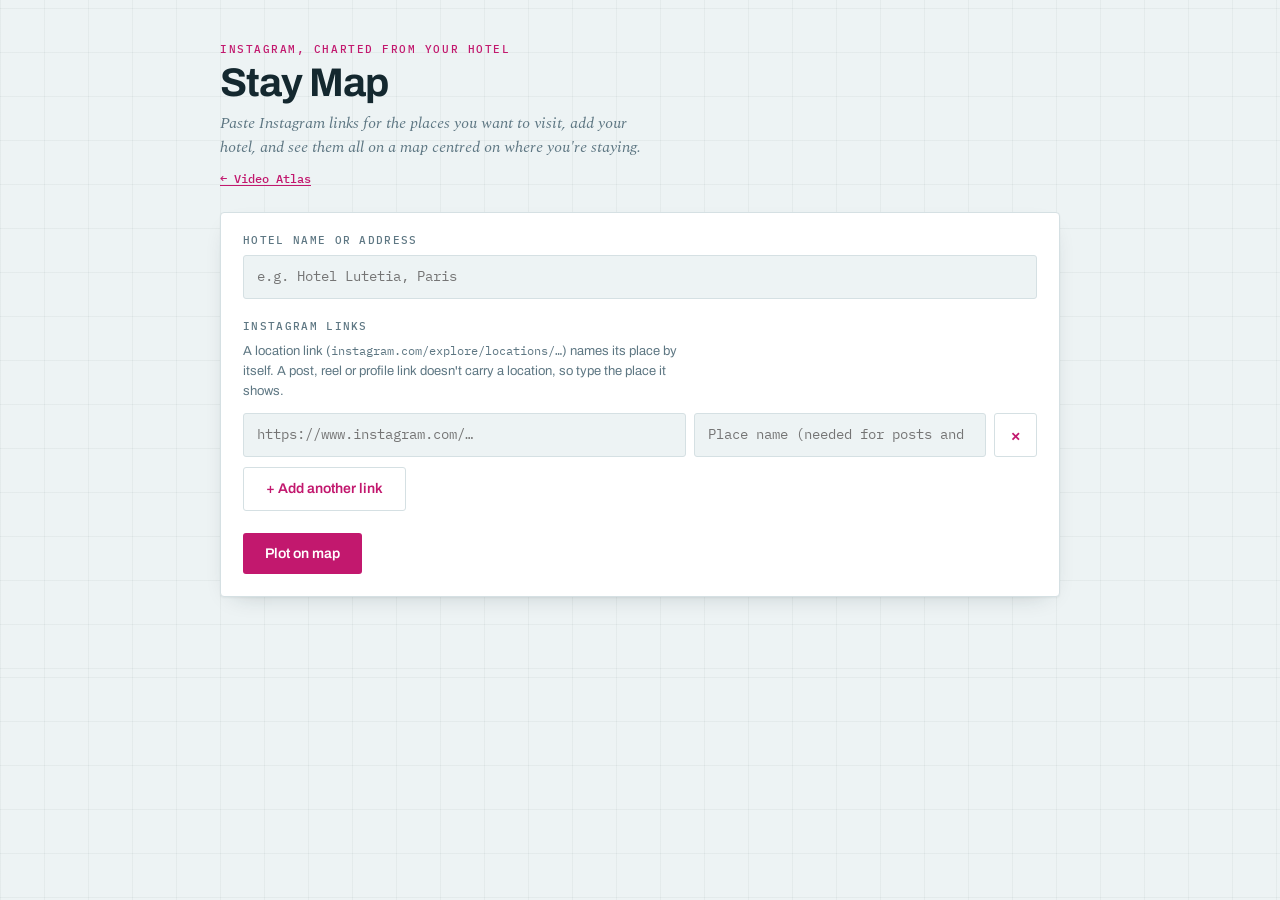
==== instagram.html @ 022e695c "Add Stay Map: plot Instagram places around a hotel A new page, instagram.html, takes a hotel and a l" ====
<!DOCTYPE html>
<html lang="en">
<head>
    <meta charset="UTF-8">
    <meta name="viewport" content="width=device-width, initial-scale=1.0">
    <title>Stay Map</title>
    <link rel="stylesheet" href="https://fonts.googleapis.com/css2?family=Archivo:wght@500;600;700&family=IBM+Plex+Mono:wght@400;500&family=Spectral:ital@1&display=swap">
    <link rel="stylesheet" href="vendor/leaflet/leaflet.css">
    <link rel="stylesheet" href="css/style.css">
    <link rel="stylesheet" href="css/app.css">
    <link rel="stylesheet" href="css/instagram.css">
</head>
<body>
    <main class="wrap">
        <header class="masthead">
            <p class="eyebrow">Instagram, charted from your hotel</p>
            <h1>Stay Map</h1>
            <p class="standfirst">Paste Instagram links for the places you want to visit, add your hotel, and see them all on a map centred on where you're staying.</p>
            <nav class="crosslink"><a href="./">&larr; Video Atlas</a></nav>
        </header>

        <section class="panel primary">
            <form id="stay-form" novalidate>
                <label for="hotel">Hotel name or address</label>
                <div class="row">
                    <input id="hotel" class="field" type="text" autocomplete="off"
                           placeholder="e.g. Hotel Lutetia, Paris">
                </div>

                <fieldset class="links">
                    <legend>Instagram links</legend>
                    <p class="hint">A location link (<code>instagram.com/explore/locations/&hellip;</code>) names its place by itself.
                       A post, reel or profile link doesn't carry a location, so type the place it shows.</p>
                    <ol id="link-rows"></ol>
                    <button type="button" id="add-row" class="ghost">+ Add another link</button>
                </fieldset>

                <div class="row actions">
                    <button type="submit" id="plot">Plot on map</button>
                    <p id="status" class="status" role="status"></p>
                </div>
                <p id="error" class="error" role="alert" hidden></p>
            </form>
        </section>

        <section class="panel" id="map-panel" hidden>
            <div class="legend">
                <h2>Map</h2>
                <span>always centred on the hotel</span>
            </div>
            <div id="map" class="map" role="region" aria-label="Map of the hotel and Instagram places"></div>
            <ul class="key">
                <li><i class="hotel-key"></i> Hotel</li>
                <li><i class="solid"></i> Place from an Instagram link (numbered as listed)</li>
            </ul>
        </section>

        <section class="panel" id="table-panel" hidden>
            <div class="legend">
                <h2>Places</h2>
                <span>distance is straight-line from the hotel</span>
            </div>
            <div class="scroller">
                <table>
                    <caption>Addresses and coordinates resolved through OpenStreetMap's Nominatim geocoder.</caption>
                    <thead>
                        <tr>
                            <th scope="col">#</th>
                            <th scope="col">Place</th>
                            <th scope="col">Instagram link</th>
                            <th scope="col">From hotel</th>
                            <th scope="col">Geocoded address</th>
                        </tr>
                    </thead>
                    <tbody id="places-body"></tbody>
                </table>
            </div>
        </section>
    </main>

    <template id="row-template">
        <li class="link-row">
            <input class="field ig-url" type="url" autocomplete="off" spellcheck="false"
                   placeholder="https://www.instagram.com/…" aria-label="Instagram link">
            <input class="field ig-place" type="text" autocomplete="off"
                   placeholder="Place name (needed for posts and reels)" aria-label="Place name">
            <button type="button" class="ghost remove" aria-label="Remove this link">&times;</button>
        </li>
    </template>

    <script src="vendor/leaflet/leaflet.js"></script>
    <script src="js/instagram.js"></script>
</body>
</html>
---- vendor/leaflet/leaflet.css ----
/* required styles */

.leaflet-pane,
.leaflet-tile,
.leaflet-marker-icon,
.leaflet-marker-shadow,
.leaflet-tile-container,
.leaflet-pane > svg,
.leaflet-pane > canvas,
.leaflet-zoom-box,
.leaflet-image-layer,
.leaflet-layer {
	position: absolute;
	left: 0;
	top: 0;
	}
.leaflet-container {
	overflow: hidden;
	}
.leaflet-tile,
.leaflet-marker-icon,
.leaflet-marker-shadow {
	-webkit-user-select: none;
	   -moz-user-select: none;
	        user-select: none;
	  -webkit-user-drag: none;
	}
/* Prevents IE11 from highlighting tiles in blue */
.leaflet-tile::selection {
	background: transparent;
}
/* Safari renders non-retina tile on retina better with this, but Chrome is worse */
.leaflet-safari .leaflet-tile {
	image-rendering: -webkit-optimize-contrast;
	}
/* hack that prevents hw layers "stretching" when loading new tiles */
.leaflet-safari .leaflet-tile-container {
	width: 1600px;
	height: 1600px;
	-webkit-transform-origin: 0 0;
	}
.leaflet-marker-icon,
.leaflet-marker-shadow {
	display: block;
	}
/* .leaflet-container svg: reset svg max-width decleration shipped in Joomla! (joomla.org) 3.x */
/* .leaflet-container img: map is broken in FF if you have max-width: 100% on tiles */
.leaflet-container .leaflet-overlay-pane svg {
	max-width: none !important;
	max-height: none !important;
	}
.leaflet-container .leaflet-marker-pane img,
.leaflet-container .leaflet-shadow-pane img,
.leaflet-container .leaflet-tile-pane img,
.leaflet-container img.leaflet-image-layer,
.leaflet-container .leaflet-tile {
	max-width: none !important;
	max-height: none !important;
	width: auto;
	padding: 0;
	}

.leaflet-container img.leaflet-tile {
	/* See: https://bugs.chromium.org/p/chromium/issues/detail?id=600120 */
	mix-blend-mode: plus-lighter;
}

.leaflet-container.leaflet-touch-zoom {
	-ms-touch-action: pan-x pan-y;
	touch-action: pan-x pan-y;
	}
.leaflet-container.leaflet-touch-drag {
	-ms-touch-action: pinch-zoom;
	/* Fallback for FF which doesn't support pinch-zoom */
	touch-action: none;
	touch-action: pinch-zoom;
}
.leaflet-container.leaflet-touch-drag.leaflet-touch-zoom {
	-ms-touch-action: none;
	touch-action: none;
}
.leaflet-container {
	-webkit-tap-highlight-color: transparent;
}
.leaflet-container a {
	-webkit-tap-highlight-color: rgba(51, 181, 229, 0.4);
}
.leaflet-tile {
	filter: inherit;
	visibility: hidden;
	}
.leaflet-tile-loaded {
	visibility: inherit;
	}
.leaflet-zoom-box {
	width: 0;
	height: 0;
	-moz-box-sizing: border-box;
	     box-sizing: border-box;
	z-index: 800;
	}
/* workaround for https://bugzilla.mozilla.org/show_bug.cgi?id=888319 */
.leaflet-overlay-pane svg {
	-moz-user-select: none;
	}

.leaflet-pane         { z-index: 400; }

.leaflet-tile-pane    { z-index: 200; }
.leaflet-overlay-pane { z-index: 400; }
.leaflet-shadow-pane  { z-index: 500; }
.leaflet-marker-pane  { z-index: 600; }
.leaflet-tooltip-pane   { z-index: 650; }
.leaflet-popup-pane   { z-index: 700; }

.leaflet-map-pane canvas { z-index: 100; }
.leaflet-map-pane svg    { z-index: 200; }

.leaflet-vml-shape {
	width: 1px;
	height: 1px;
	}
.lvml {
	behavior: url(#default#VML);
	display: inline-block;
	position: absolute;
	}


/* control positioning */

.leaflet-control {
	position: relative;
	z-index: 800;
	pointer-events: visiblePainted; /* IE 9-10 doesn't have auto */
	pointer-events: auto;
	}
.leaflet-top,
.leaflet-bottom {
	position: absolute;
	z-index: 1000;
	pointer-events: none;
	}
.leaflet-top {
	top: 0;
	}
.leaflet-right {
	right: 0;
	}
.leaflet-bottom {
	bottom: 0;
	}
.leaflet-left {
	left: 0;
	}
.leaflet-control {
	float: left;
	clear: both;
	}
.leaflet-right .leaflet-control {
	float: right;
	}
.leaflet-top .leaflet-control {
	margin-top: 10px;
	}
.leaflet-bottom .leaflet-control {
	margin-bottom: 10px;
	}
.leaflet-left .leaflet-control {
	margin-left: 10px;
	}
.leaflet-right .leaflet-control {
	margin-right: 10px;
	}


/* zoom and fade animations */

.leaflet-fade-anim .leaflet-popup {
	opacity: 0;
	-webkit-transition: opacity 0.2s linear;
	   -moz-transition: opacity 0.2s linear;
	        transition: opacity 0.2s linear;
	}
.leaflet-fade-anim .leaflet-map-pane .leaflet-popup {
	opacity: 1;
	}
.leaflet-zoom-animated {
	-webkit-transform-origin: 0 0;
	    -ms-transform-origin: 0 0;
	        transform-origin: 0 0;
	}
svg.leaflet-zoom-animated {
	will-change: transform;
}

.leaflet-zoom-anim .leaflet-zoom-animated {
	-webkit-transition: -webkit-transform 0.25s cubic-bezier(0,0,0.25,1);
	   -moz-transition:    -moz-transform 0.25s cubic-bezier(0,0,0.25,1);
	        transition:         transform 0.25s cubic-bezier(0,0,0.25,1);
	}
.leaflet-zoom-anim .leaflet-tile,
.leaflet-pan-anim .leaflet-tile {
	-webkit-transition: none;
	   -moz-transition: none;
	        transition: none;
	}

.leaflet-zoom-anim .leaflet-zoom-hide {
	visibility: hidden;
	}


/* cursors */

.leaflet-interactive {
	cursor: pointer;
	}
.leaflet-grab {
	cursor: -webkit-grab;
	cursor:    -moz-grab;
	cursor:         grab;
	}
.leaflet-crosshair,
.leaflet-crosshair .leaflet-interactive {
	cursor: crosshair;
	}
.leaflet-popup-pane,
.leaflet-control {
	cursor: auto;
	}
.leaflet-dragging .leaflet-grab,
.leaflet-dragging .leaflet-grab .leaflet-interactive,
.leaflet-dragging .leaflet-marker-draggable {
	cursor: move;
	cursor: -webkit-grabbing;
	cursor:    -moz-grabbing;
	cursor:         grabbing;
	}

/* marker & overlays interactivity */
.leaflet-marker-icon,
.leaflet-marker-shadow,
.leaflet-image-layer,
.leaflet-pane > svg path,
.leaflet-tile-container {
	pointer-events: none;
	}

.leaflet-marker-icon.leaflet-interactive,
.leaflet-image-layer.leaflet-interactive,
.leaflet-pane > svg path.leaflet-interactive,
svg.leaflet-image-layer.leaflet-interactive path {
	pointer-events: visiblePainted; /* IE 9-10 doesn't have auto */
	pointer-events: auto;
	}

/* visual tweaks */

.leaflet-container {
	background: #ddd;
	outline-offset: 1px;
	}
.leaflet-container a {
	color: #0078A8;
	}
.leaflet-zoom-box {
	border: 2px dotted #38f;
	background: rgba(255,255,255,0.5);
	}


/* general typography */
.leaflet-container {
	font-family: "Helvetica Neue", Arial, Helvetica, sans-serif;
	font-size: 12px;
	font-size: 0.75rem;
	line-height: 1.5;
	}


/* general toolbar styles */

.leaflet-bar {
	box-shadow: 0 1px 5px rgba(0,0,0,0.65);
	border-radius: 4px;
	}
.leaflet-bar a {
	background-color: #fff;
	border-bottom: 1px solid #ccc;
	width: 26px;
	height: 26px;
	line-height: 26px;
	display: block;
	text-align: center;
	text-decoration: none;
	color: black;
	}
.leaflet-bar a,
.leaflet-control-layers-toggle {
	background-position: 50% 50%;
	background-repeat: no-repeat;
	display: block;
	}
.leaflet-bar a:hover,
.leaflet-bar a:focus {
	background-color: #f4f4f4;
	}
.leaflet-bar a:first-child {
	border-top-left-radius: 4px;
	border-top-right-radius: 4px;
	}
.leaflet-bar a:last-child {
	border-bottom-left-radius: 4px;
	border-bottom-right-radius: 4px;
	border-bottom: none;
	}
.leaflet-bar a.leaflet-disabled {
	cursor: default;
	background-color: #f4f4f4;
	color: #bbb;
	}

.leaflet-touch .leaflet-bar a {
	width: 30px;
	height: 30px;
	line-height: 30px;
	}
.leaflet-touch .leaflet-bar a:first-child {
	border-top-left-radius: 2px;
	border-top-right-radius: 2px;
	}
.leaflet-touch .leaflet-bar a:last-child {
	border-bottom-left-radius: 2px;
	border-bottom-right-radius: 2px;
	}

/* zoom control */

.leaflet-control-zoom-in,
.leaflet-control-zoom-out {
	font: bold 18px 'Lucida Console', Monaco, monospace;
	text-indent: 1px;
	}

.leaflet-touch .leaflet-control-zoom-in, .leaflet-touch .leaflet-control-zoom-out  {
	font-size: 22px;
	}


/* layers control */

.leaflet-control-layers {
	box-shadow: 0 1px 5px rgba(0,0,0,0.4);
	background: #fff;
	border-radius: 5px;
	}
.leaflet-control-layers-toggle {
	background-image: url(images/layers.png);
	width: 36px;
	height: 36px;
	}
.leaflet-retina .leaflet-control-layers-toggle {
	background-image: url(images/layers-2x.png);
	background-size: 26px 26px;
	}
.leaflet-touch .leaflet-control-layers-toggle {
	width: 44px;
	height: 44px;
	}
.leaflet-control-layers .leaflet-control-layers-list,
.leaflet-control-layers-expanded .leaflet-control-layers-toggle {
	display: none;
	}
.leaflet-control-layers-expanded .leaflet-control-layers-list {
	display: block;
	position: relative;
	}
.leaflet-control-layers-expanded {
	padding: 6px 10px 6px 6px;
	color: #333;
	background: #fff;
	}
.leaflet-control-layers-scrollbar {
	overflow-y: scroll;
	overflow-x: hidden;
	padding-right: 5px;
	}
.leaflet-control-layers-selector {
	margin-top: 2px;
	position: relative;
	top: 1px;
	}
.leaflet-control-layers label {
	display: block;
	font-size: 13px;
	font-size: 1.08333em;
	}
.leaflet-control-layers-separator {
	height: 0;
	border-top: 1px solid #ddd;
	margin: 5px -10px 5px -6px;
	}

/* Default icon URLs */
.leaflet-default-icon-path { /* used only in path-guessing heuristic, see L.Icon.Default */
	background-image: url(images/marker-icon.png);
	}


/* attribution and scale controls */

.leaflet-container .leaflet-control-attribution {
	background: #fff;
	background: rgba(255, 255, 255, 0.8);
	margin: 0;
	}
.leaflet-control-attribution,
.leaflet-control-scale-line {
	padding: 0 5px;
	color: #333;
	line-height: 1.4;
	}
.leaflet-control-attribution a {
	text-decoration: none;
	}
.leaflet-control-attribution a:hover,
.leaflet-control-attribution a:focus {
	text-decoration: underline;
	}
.leaflet-attribution-flag {
	display: inline !important;
	vertical-align: baseline !important;
	width: 1em;
	height: 0.6669em;
	}
.leaflet-left .leaflet-control-scale {
	margin-left: 5px;
	}
.leaflet-bottom .leaflet-control-scale {
	margin-bottom: 5px;
	}
.leaflet-control-scale-line {
	border: 2px solid #777;
	border-top: none;
	line-height: 1.1;
	padding: 2px 5px 1px;
	white-space: nowrap;
	-moz-box-sizing: border-box;
	     box-sizing: border-box;
	background: rgba(255, 255, 255, 0.8);
	text-shadow: 1px 1px #fff;
	}
.leaflet-control-scale-line:not(:first-child) {
	border-top: 2px solid #777;
	border-bottom: none;
	margin-top: -2px;
	}
.leaflet-control-scale-line:not(:first-child):not(:last-child) {
	border-bottom: 2px solid #777;
	}

.leaflet-touch .leaflet-control-attribution,
.leaflet-touch .leaflet-control-layers,
.leaflet-touch .leaflet-bar {
	box-shadow: none;
	}
.leaflet-touch .leaflet-control-layers,
.leaflet-touch .leaflet-bar {
	border: 2px solid rgba(0,0,0,0.2);
	background-clip: padding-box;
	}


/* popup */

.leaflet-popup {
	position: absolute;
	text-align: center;
	margin-bottom: 20px;
	}
.leaflet-popup-content-wrapper {
	padding: 1px;
	text-align: left;
	border-radius: 12px;
	}
.leaflet-popup-content {
	margin: 13px 24px 13px 20px;
	line-height: 1.3;
	font-size: 13px;
	font-size: 1.08333em;
	min-height: 1px;
	}
.leaflet-popup-content p {
	margin: 17px 0;
	margin: 1.3em 0;
	}
.leaflet-popup-tip-container {
	width: 40px;
	height: 20px;
	position: absolute;
	left: 50%;
	margin-top: -1px;
	margin-left: -20px;
	overflow: hidden;
	pointer-events: none;
	}
.leaflet-popup-tip {
	width: 17px;
	height: 17px;
	padding: 1px;

	margin: -10px auto 0;
	pointer-events: auto;

	-webkit-transform: rotate(45deg);
	   -moz-transform: rotate(45deg);
	    -ms-transform: rotate(45deg);
	        transform: rotate(45deg);
	}
.leaflet-popup-content-wrapper,
.leaflet-popup-tip {
	background: white;
	color: #333;
	box-shadow: 0 3px 14px rgba(0,0,0,0.4);
	}
.leaflet-container a.leaflet-popup-close-button {
	position: absolute;
	top: 0;
	right: 0;
	border: none;
	text-align: center;
	width: 24px;
	height: 24px;
	font: 16px/24px Tahoma, Verdana, sans-serif;
	color: #757575;
	text-decoration: none;
	background: transparent;
	}
.leaflet-container a.leaflet-popup-close-button:hover,
.leaflet-container a.leaflet-popup-close-button:focus {
	color: #585858;
	}
.leaflet-popup-scrolled {
	overflow: auto;
	}

.leaflet-oldie .leaflet-popup-content-wrapper {
	-ms-zoom: 1;
	}
.leaflet-oldie .leaflet-popup-tip {
	width: 24px;
	margin: 0 auto;

	-ms-filter: "progid:DXImageTransform.Microsoft.Matrix(M11=0.70710678, M12=0.70710678, M21=-0.70710678, M22=0.70710678)";
	filter: progid:DXImageTransform.Microsoft.Matrix(M11=0.70710678, M12=0.70710678, M21=-0.70710678, M22=0.70710678);
	}

.leaflet-oldie .leaflet-control-zoom,
.leaflet-oldie .leaflet-control-layers,
.leaflet-oldie .leaflet-popup-content-wrapper,
.leaflet-oldie .leaflet-popup-tip {
	border: 1px solid #999;
	}


/* div icon */

.leaflet-div-icon {
	background: #fff;
	border: 1px solid #666;
	}


/* Tooltip */
/* Base styles for the element that has a tooltip */
.leaflet-tooltip {
	position: absolute;
	padding: 6px;
	background-color: #fff;
	border: 1px solid #fff;
	border-radius: 3px;
	color: #222;
	white-space: nowrap;
	-webkit-user-select: none;
	-moz-user-select: none;
	-ms-user-select: none;
	user-select: none;
	pointer-events: none;
	box-shadow: 0 1px 3px rgba(0,0,0,0.4);
	}
.leaflet-tooltip.leaflet-interactive {
	cursor: pointer;
	pointer-events: auto;
	}
.leaflet-tooltip-top:before,
.leaflet-tooltip-bottom:before,
.leaflet-tooltip-left:before,
.leaflet-tooltip-right:before {
	position: absolute;
	pointer-events: none;
	border: 6px solid transparent;
	background: transparent;
	content: "";
	}

/* Directions */

.leaflet-tooltip-bottom {
	margin-top: 6px;
}
.leaflet-tooltip-top {
	margin-top: -6px;
}
.leaflet-tooltip-bottom:before,
.leaflet-tooltip-top:before {
	left: 50%;
	margin-left: -6px;
	}
.leaflet-tooltip-top:before {
	bottom: 0;
	margin-bottom: -12px;
	border-top-color: #fff;
	}
.leaflet-tooltip-bottom:before {
	top: 0;
	margin-top: -12px;
	margin-left: -6px;
	border-bottom-color: #fff;
	}
.leaflet-tooltip-left {
	margin-left: -6px;
}
.leaflet-tooltip-right {
	margin-left: 6px;
}
.leaflet-tooltip-left:before,
.leaflet-tooltip-right:before {
	top: 50%;
	margin-top: -6px;
	}
.leaflet-tooltip-left:before {
	right: 0;
	margin-right: -12px;
	border-left-color: #fff;
	}
.leaflet-tooltip-right:before {
	left: 0;
	margin-left: -12px;
	border-right-color: #fff;
	}

/* Printing */

@media print {
	/* Prevent printers from removing background-images of controls. */
	.leaflet-control {
		-webkit-print-color-adjust: exact;
		print-color-adjust: exact;
		}
	}
---- css/style.css ----
*{
    margin: 0;
    padding: 0;
}
---- css/app.css ----
:root {
    color-scheme: light dark;
    --sea: #edf3f4;
    --paper: #ffffff;
    --land: #e8ddc4;
    --land-line: #cdbd97;
    --ink: #14282f;
    --depth: #5e7783;
    --line: #d5e0e3;
    --magenta: #c2186e;
    --on-magenta: #ffffff;
    --sound: #157f6b;
    --amber: #9a6a10;
    --grid: rgba(20, 40, 47, 0.045);
}

@media (prefers-color-scheme: dark) {
    :root {
        --sea: #0d1a1f;
        --paper: #152730;
        --land: #3d3a2c;
        --land-line: #5a5340;
        --ink: #e4ecee;
        --depth: #8fa6af;
        --line: #27404a;
        --magenta: #f272ac;
        --on-magenta: #2a0617;
        --sound: #57bda6;
        --amber: #d9a441;
        --grid: rgba(196, 226, 232, 0.05);
    }
}

* { box-sizing: border-box; }
[hidden] { display: none !important; }

body {
    background-color: var(--sea);
    background-image:
        repeating-linear-gradient(0deg, var(--grid) 0 1px, transparent 1px 44px),
        repeating-linear-gradient(90deg, var(--grid) 0 1px, transparent 1px 44px);
    color: var(--ink);
    font: 400 15px/1.55 Archivo, "Segoe UI", system-ui, sans-serif;
    -webkit-font-smoothing: antialiased;
}

.wrap {
    max-width: 880px;
    margin: 0 auto;
    padding-block: 44px 72px;
    padding-inline: 20px;
    display: flex;
    flex-direction: column;
    gap: 22px;
}

.masthead { display: flex; flex-direction: column; gap: 7px; }

.eyebrow {
    font: 500 11px/1 "IBM Plex Mono", ui-monospace, monospace;
    letter-spacing: 0.14em;
    text-transform: uppercase;
    color: var(--magenta);
}

h1 {
    font-size: clamp(30px, 7vw, 40px);
    font-weight: 700;
    letter-spacing: -0.025em;
    text-wrap: balance;
    line-height: 1.04;
}

.standfirst {
    max-width: 54ch;
    font-family: Spectral, Georgia, serif;
    font-style: italic;
    font-size: 16px;
    color: var(--depth);
}

.crosslink a {
    font: 500 12px/1 "IBM Plex Mono", ui-monospace, monospace;
    color: var(--magenta);
    text-underline-offset: 2px;
}

.panel {
    background: var(--paper);
    border: 1px solid var(--line);
    border-radius: 4px;
    padding: 22px;
}

.primary { box-shadow: 0 1px 2px rgba(20, 40, 47, 0.05), 0 8px 24px -14px rgba(20, 40, 47, 0.3); }

label {
    display: block;
    margin-bottom: 9px;
    font: 500 11px/1 "IBM Plex Mono", ui-monospace, monospace;
    letter-spacing: 0.12em;
    text-transform: uppercase;
    color: var(--depth);
}

.row { display: flex; gap: 8px; flex-wrap: wrap; }

#video-url {
    flex: 1 1 240px;
    min-width: 0;
    padding: 11px 13px;
    font: 400 14px/1.4 "IBM Plex Mono", ui-monospace, monospace;
    color: var(--ink);
    background: var(--sea);
    border: 1px solid var(--line);
    border-radius: 3px;
}

#video-url:focus-visible {
    outline: 2px solid var(--magenta);
    outline-offset: 1px;
    border-color: transparent;
}

button {
    padding: 11px 22px;
    font: 600 14px/1.4 Archivo, system-ui, sans-serif;
    color: var(--on-magenta);
    background: var(--magenta);
    border: 0;
    border-radius: 3px;
    cursor: pointer;
}

button:hover { filter: brightness(1.08); }
button:focus-visible { outline: 2px solid var(--ink); outline-offset: 2px; }

.error { margin-top: 11px; font-size: 13px; color: var(--magenta); }

.result {
    display: flex;
    gap: 18px;
    flex-wrap: wrap;
    margin-top: 22px;
    padding-top: 22px;
    border-top: 1px solid var(--line);
}

.inset {
    flex: 0 0 auto;
    width: 200px;
    max-width: 100%;
    padding: 5px;
    background: var(--land);
    border: 1px solid var(--land-line);
    border-radius: 2px;
}

.inset img {
    display: block;
    width: 100%;
    aspect-ratio: 16 / 9;
    object-fit: cover;
    border-radius: 1px;
}

.meta { flex: 1 1 210px; min-width: 0; align-content: start; }

.meta dt {
    font: 500 10px/1 "IBM Plex Mono", ui-monospace, monospace;
    letter-spacing: 0.13em;
    text-transform: uppercase;
    color: var(--depth);
}

.meta dd {
    margin: 5px 0 15px;
    font-family: "IBM Plex Mono", ui-monospace, monospace;
    font-size: 13.5px;
    overflow-wrap: anywhere;
}

.meta dd:last-child { margin-bottom: 0; }
.meta a { color: var(--magenta); text-underline-offset: 2px; }

.legend { display: flex; align-items: baseline; gap: 9px; margin-bottom: 15px; flex-wrap: wrap; }
.legend h2 { font-size: 13px; font-weight: 600; letter-spacing: 0.02em; }
.legend span { font-family: Spectral, Georgia, serif; font-style: italic; font-size: 13px; color: var(--depth); }

.caution {
    border-left: 3px solid var(--amber);
    background: color-mix(in srgb, var(--amber) 7%, var(--paper));
    padding: 15px 18px;
    border-radius: 0 4px 4px 0;
}

.caution h2 {
    margin-bottom: 7px;
    font: 500 11px/1 "IBM Plex Mono", ui-monospace, monospace;
    letter-spacing: 0.12em;
    text-transform: uppercase;
    color: var(--amber);
}

.caution p { font-size: 13.5px; max-width: 66ch; }

.chart-row { display: flex; gap: 26px; flex-wrap: wrap; }
.chart-figure { flex: 0 0 auto; width: 370px; max-width: 100%; }
.chart-figure svg { display: block; width: 100%; height: auto; }
.chart-side { flex: 1 1 260px; min-width: 0; display: flex; flex-direction: column; gap: 14px; }

.coast { fill: var(--land); stroke: var(--land-line); stroke-width: 1.4; stroke-linejoin: round; }
.track { fill: none; stroke: var(--magenta); stroke-width: 2; stroke-dasharray: 7 5; opacity: 0.85; }

.pin { cursor: pointer; }
.pin circle.halo { fill: var(--magenta); opacity: 0; transition: opacity 120ms ease; }
.pin circle.dot { fill: var(--magenta); stroke: var(--paper); stroke-width: 2.5; }
.pin text {
    font: 500 19px/1 "IBM Plex Mono", ui-monospace, monospace;
    fill: var(--ink);
    paint-order: stroke;
    stroke: var(--paper);
    stroke-width: 5px;
    stroke-linejoin: round;
}
.pin.on circle.halo { opacity: 0.22; }
.pin.inferred circle.dot { fill: var(--paper); stroke: var(--magenta); stroke-width: 2.8; }

.key { list-style: none; display: flex; flex-direction: column; gap: 7px; }
.key li { display: flex; align-items: center; gap: 9px; font-size: 12.5px; color: var(--depth); }
.key i { width: 11px; height: 11px; border-radius: 50%; flex: 0 0 auto; }
.key .solid { background: var(--magenta); }
.key .hollow { background: var(--paper); border: 2px solid var(--magenta); }
.key .dash { width: 18px; height: 0; border-top: 2px dashed var(--magenta); border-radius: 0; }

.scroller { overflow-x: auto; }
table { width: 100%; border-collapse: collapse; font-size: 13.5px; }

caption {
    text-align: left;
    padding-bottom: 13px;
    font-family: Spectral, Georgia, serif;
    font-style: italic;
    font-size: 13px;
    color: var(--depth);
}

th {
    text-align: left;
    padding: 0 14px 9px 0;
    white-space: nowrap;
    font: 500 10px/1.3 "IBM Plex Mono", ui-monospace, monospace;
    letter-spacing: 0.12em;
    text-transform: uppercase;
    color: var(--depth);
    border-bottom: 1px solid var(--line);
}

td { padding: 12px 14px 12px 0; border-bottom: 1px solid var(--line); vertical-align: top; }
tr:last-child td { border-bottom: 0; }
tbody tr { transition: background 120ms ease; }
tbody tr.on { background: color-mix(in srgb, var(--magenta) 7%, transparent); }

.cell-name { font-weight: 600; white-space: nowrap; }
.cell-quote { font-family: Spectral, Georgia, serif; font-style: italic; color: var(--depth); min-width: 190px; }
.cell-coord { font-family: "IBM Plex Mono", ui-monospace, monospace; font-variant-numeric: tabular-nums; white-space: nowrap; }
.cell-addr { min-width: 230px; font-size: 12.5px; }

.tag {
    display: inline-block;
    padding: 2px 8px;
    border-radius: 100px;
    font: 500 10px/1.6 "IBM Plex Mono", ui-monospace, monospace;
    letter-spacing: 0.08em;
    text-transform: uppercase;
    white-space: nowrap;
}

.tag.named { color: var(--sound); border: 1px solid color-mix(in srgb, var(--sound) 45%, transparent); }
.tag.inferred { color: var(--amber); border: 1px solid color-mix(in srgb, var(--amber) 45%, transparent); }

.colophon {
    font-family: Spectral, Georgia, serif;
    font-style: italic;
    font-size: 13.5px;
    line-height: 1.5;
    color: var(--depth);
}

@media (prefers-reduced-motion: reduce) {
    * { transition: none !important; animation: none !important; }
}
---- css/instagram.css ----
.field {
    flex: 1 1 240px;
    min-width: 0;
    padding: 11px 13px;
    font: 400 14px/1.4 "IBM Plex Mono", ui-monospace, monospace;
    color: var(--ink);
    background: var(--sea);
    border: 1px solid var(--line);
    border-radius: 3px;
}

.field:focus-visible {
    outline: 2px solid var(--magenta);
    outline-offset: 1px;
    border-color: transparent;
}

.links { border: 0; margin-top: 22px; }
.links legend {
    margin-bottom: 9px;
    font: 500 11px/1 "IBM Plex Mono", ui-monospace, monospace;
    letter-spacing: 0.12em;
    text-transform: uppercase;
    color: var(--depth);
}

.hint { max-width: 66ch; margin-bottom: 12px; font-size: 13px; color: var(--depth); }
.hint code { font: 400 12px "IBM Plex Mono", ui-monospace, monospace; overflow-wrap: anywhere; }

#link-rows { list-style: none; display: flex; flex-direction: column; gap: 8px; margin-bottom: 10px; }
.link-row { display: flex; gap: 8px; flex-wrap: wrap; }
.link-row .ig-url { flex: 2 1 260px; }
.link-row .ig-place { flex: 1 1 200px; }

button.ghost {
    color: var(--magenta);
    background: transparent;
    border: 1px solid var(--line);
}
button.ghost:hover { filter: none; border-color: var(--magenta); }
.link-row .remove { padding: 0 15px; font-size: 18px; }

button:disabled { opacity: 0.55; cursor: progress; }

.actions { align-items: center; margin-top: 22px; }
.status { font-size: 13px; color: var(--depth); }

.map {
    height: min(70vh, 520px);
    margin-bottom: 15px;
    border: 1px solid var(--line);
    border-radius: 3px;
    background: var(--sea);
}

.pin-icon span {
    display: grid;
    place-items: center;
    width: 28px;
    height: 28px;
    border-radius: 50%;
    font: 600 12px/1 "IBM Plex Mono", ui-monospace, monospace;
    box-shadow: 0 1px 4px rgba(0, 0, 0, 0.35);
}
.pin-icon.place span { background: var(--magenta); color: var(--on-magenta); border: 2px solid #fff; }
.pin-icon.hotel span { background: #14282f; color: #fff; border: 3px solid var(--amber); border-radius: 6px; }

.spoke { stroke: var(--magenta); stroke-width: 1.5; stroke-dasharray: 5 5; opacity: 0.6; }

.leaflet-container { font: 400 13px/1.4 Archivo, system-ui, sans-serif; }
.recentre {
    padding: 7px 11px;
    font: 600 12px/1 Archivo, system-ui, sans-serif;
    color: #14282f;
    background: #fff;
    border: 2px solid rgba(0, 0, 0, 0.2);
    border-radius: 4px;
}

.key .hotel-key { background: #14282f; border: 2px solid var(--amber); border-radius: 3px; }
.key { flex-direction: row; flex-wrap: wrap; gap: 7px 20px; }

td a { color: var(--magenta); text-underline-offset: 2px; }
.cell-addr.missing { color: var(--amber); font-style: italic; }
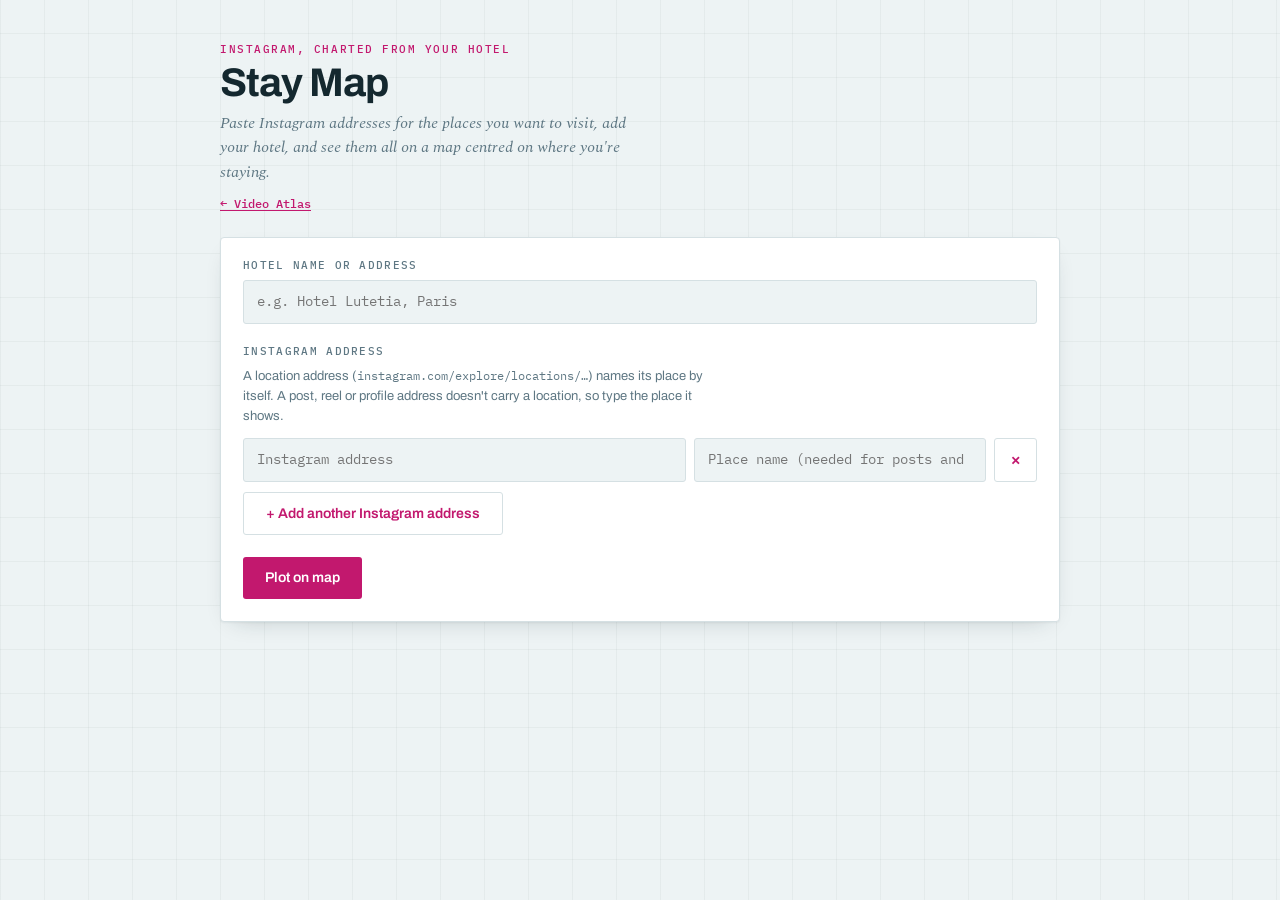
==== commit 9485d768: "Label the Instagram entry boxes "Instagram address" Co-Authored-By: Claude Opus 5.5 <noreply@anthrop" ====
--- a/instagram.html
+++ b/instagram.html
@@ -15,7 +15,7 @@
         <header class="masthead">
             <p class="eyebrow">Instagram, charted from your hotel</p>
             <h1>Stay Map</h1>
-            <p class="standfirst">Paste Instagram links for the places you want to visit, add your hotel, and see them all on a map centred on where you're staying.</p>
+            <p class="standfirst">Paste Instagram addresses for the places you want to visit, add your hotel, and see them all on a map centred on where you're staying.</p>
             <nav class="crosslink"><a href="./">&larr; Video Atlas</a></nav>
         </header>
 
@@ -28,11 +28,11 @@
                 </div>
 
                 <fieldset class="links">
-                    <legend>Instagram links</legend>
-                    <p class="hint">A location link (<code>instagram.com/explore/locations/&hellip;</code>) names its place by itself.
-                       A post, reel or profile link doesn't carry a location, so type the place it shows.</p>
+                    <legend>Instagram address</legend>
+                    <p class="hint">A location address (<code>instagram.com/explore/locations/&hellip;</code>) names its place by itself.
+                       A post, reel or profile address doesn't carry a location, so type the place it shows.</p>
                     <ol id="link-rows"></ol>
-                    <button type="button" id="add-row" class="ghost">+ Add another link</button>
+                    <button type="button" id="add-row" class="ghost">+ Add another Instagram address</button>
                 </fieldset>
 
                 <div class="row actions">
@@ -51,7 +51,7 @@
             <div id="map" class="map" role="region" aria-label="Map of the hotel and Instagram places"></div>
             <ul class="key">
                 <li><i class="hotel-key"></i> Hotel</li>
-                <li><i class="solid"></i> Place from an Instagram link (numbered as listed)</li>
+                <li><i class="solid"></i> Place from an Instagram address (numbered as listed)</li>
             </ul>
         </section>
 
@@ -67,7 +67,7 @@
                         <tr>
                             <th scope="col">#</th>
                             <th scope="col">Place</th>
-                            <th scope="col">Instagram link</th>
+                            <th scope="col">Instagram address</th>
                             <th scope="col">From hotel</th>
                             <th scope="col">Geocoded address</th>
                         </tr>
@@ -81,10 +81,10 @@
     <template id="row-template">
         <li class="link-row">
             <input class="field ig-url" type="url" autocomplete="off" spellcheck="false"
-                   placeholder="https://www.instagram.com/…" aria-label="Instagram link">
+                   placeholder="Instagram address" aria-label="Instagram address">
             <input class="field ig-place" type="text" autocomplete="off"
                    placeholder="Place name (needed for posts and reels)" aria-label="Place name">
-            <button type="button" class="ghost remove" aria-label="Remove this link">&times;</button>
+            <button type="button" class="ghost remove" aria-label="Remove this Instagram address">&times;</button>
         </li>
     </template>
 
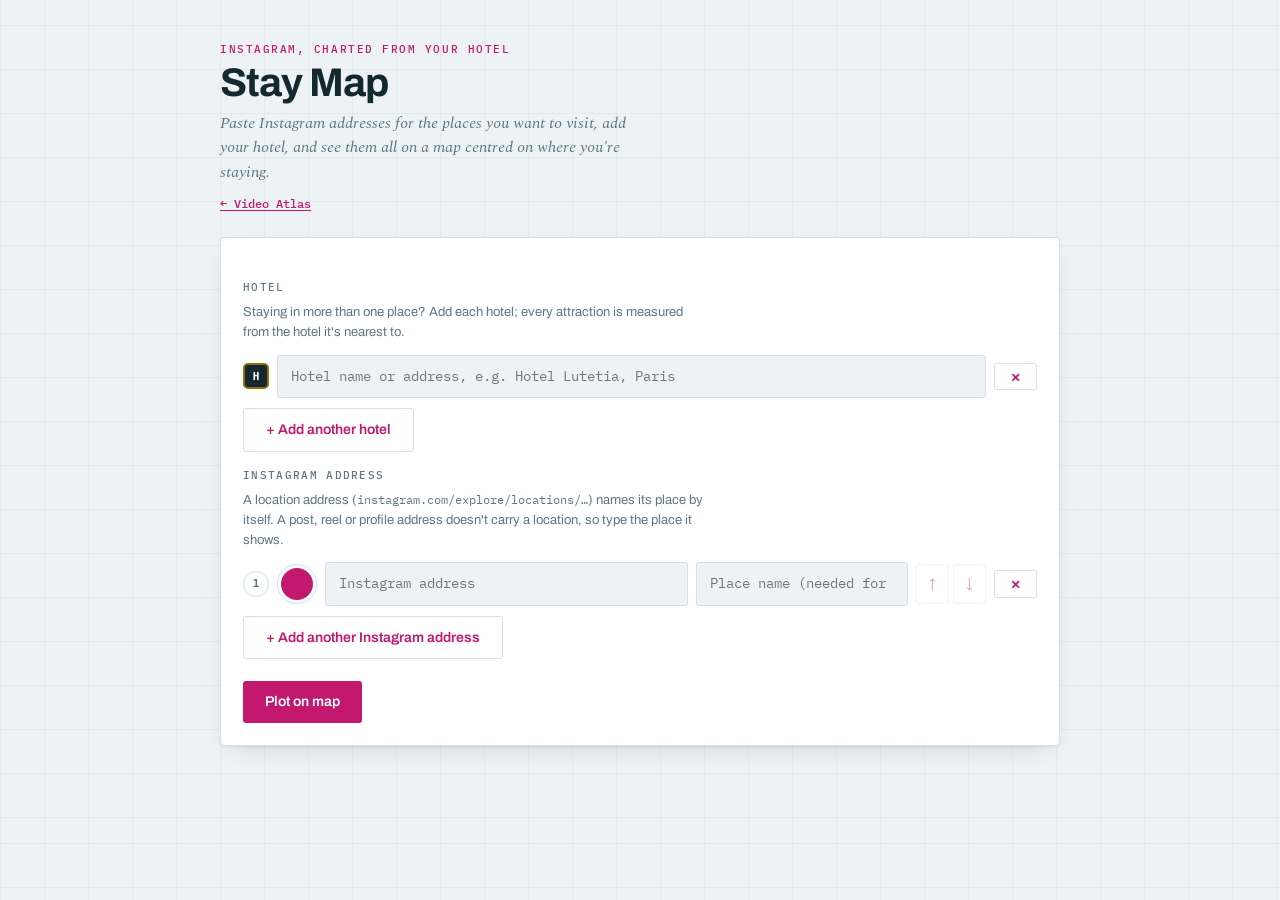
==== commit c8e649a1: "Stay Map: several hotels, pin colours, reordering and driving times - Hotels are a list: add as many" ====
--- a/instagram.html
+++ b/instagram.html
@@ -21,17 +21,18 @@
 
         <section class="panel primary">
             <form id="stay-form" novalidate>
-                <label for="hotel">Hotel name or address</label>
-                <div class="row">
-                    <input id="hotel" class="field" type="text" autocomplete="off"
-                           placeholder="e.g. Hotel Lutetia, Paris">
-                </div>
+                <fieldset class="links">
+                    <legend>Hotel</legend>
+                    <p class="hint">Staying in more than one place? Add each hotel; every attraction is measured from the hotel it's nearest to.</p>
+                    <ol id="hotel-rows" class="rows"></ol>
+                    <button type="button" id="add-hotel" class="ghost">+ Add another hotel</button>
+                </fieldset>
 
                 <fieldset class="links">
                     <legend>Instagram address</legend>
                     <p class="hint">A location address (<code>instagram.com/explore/locations/&hellip;</code>) names its place by itself.
                        A post, reel or profile address doesn't carry a location, so type the place it shows.</p>
-                    <ol id="link-rows"></ol>
+                    <ol id="link-rows" class="rows"></ol>
                     <button type="button" id="add-row" class="ghost">+ Add another Instagram address</button>
                 </fieldset>
 
@@ -46,29 +47,33 @@
         <section class="panel" id="map-panel" hidden>
             <div class="legend">
                 <h2>Map</h2>
-                <span>always centred on the hotel</span>
+                <span>always centred on a hotel; lines follow the driving route</span>
             </div>
             <div id="map" class="map" role="region" aria-label="Map of the hotel and Instagram places"></div>
             <ul class="key">
                 <li><i class="hotel-key"></i> Hotel</li>
-                <li><i class="solid"></i> Place from an Instagram address (numbered as listed)</li>
+                <li><i class="solid"></i> Place, in your chosen colour and order</li>
+                <li><i class="route-key"></i> Driving route from its hotel</li>
             </ul>
         </section>
 
         <section class="panel" id="table-panel" hidden>
             <div class="legend">
                 <h2>Places</h2>
-                <span>distance is straight-line from the hotel</span>
+                <span>driving distance and time by road from the nearest hotel</span>
             </div>
             <div class="scroller">
                 <table>
-                    <caption>Addresses and coordinates resolved through OpenStreetMap's Nominatim geocoder.</caption>
+                    <caption>Addresses from OpenStreetMap's Nominatim geocoder; driving routes from OSRM on OpenStreetMap roads. Drive times assume normal road speeds, with no live traffic.</caption>
                     <thead>
                         <tr>
                             <th scope="col">#</th>
                             <th scope="col">Place</th>
                             <th scope="col">Instagram address</th>
-                            <th scope="col">From hotel</th>
+                            <th scope="col">From</th>
+                            <th scope="col">Driving</th>
+                            <th scope="col">Drive time</th>
+                            <th scope="col">Straight line</th>
                             <th scope="col">Geocoded address</th>
                         </tr>
                     </thead>
@@ -78,12 +83,27 @@
         </section>
     </main>
 
+    <template id="hotel-template">
+        <li class="link-row">
+            <span class="badge hotel-badge" aria-hidden="true">H</span>
+            <input class="field hotel-name" type="text" autocomplete="off"
+                   placeholder="Hotel name or address, e.g. Hotel Lutetia, Paris">
+            <button type="button" class="ghost remove" aria-label="Remove this hotel">&times;</button>
+        </li>
+    </template>
+
     <template id="row-template">
         <li class="link-row">
+            <span class="badge" aria-hidden="true">1</span>
+            <input class="ig-color" type="color" title="Pin colour">
             <input class="field ig-url" type="url" autocomplete="off" spellcheck="false"
                    placeholder="Instagram address" aria-label="Instagram address">
             <input class="field ig-place" type="text" autocomplete="off"
                    placeholder="Place name (needed for posts and reels)" aria-label="Place name">
+            <span class="order">
+                <button type="button" class="ghost move-up" aria-label="Move up">&uarr;</button>
+                <button type="button" class="ghost move-down" aria-label="Move down">&darr;</button>
+            </span>
             <button type="button" class="ghost remove" aria-label="Remove this Instagram address">&times;</button>
         </li>
     </template>
--- a/css/app.css
+++ b/css/app.css
@@ -103,6 +103,26 @@
     color: var(--depth);
 }
 
+.field {
+    flex: 1 1 240px;
+    min-width: 0;
+    padding: 11px 13px;
+    font: 400 14px/1.4 "IBM Plex Mono", ui-monospace, monospace;
+    color: var(--ink);
+    background: var(--sea);
+    border: 1px solid var(--line);
+    border-radius: 3px;
+}
+
+.field:focus-visible {
+    outline: 2px solid var(--magenta);
+    outline-offset: 1px;
+    border-color: transparent;
+}
+
+label.spaced { margin-top: 18px; }
+label .optional { text-transform: none; letter-spacing: 0; font-family: Archivo, system-ui, sans-serif; }
+
 .row { display: flex; gap: 8px; flex-wrap: wrap; }
 
 #video-url {
--- a/css/instagram.css
+++ b/css/instagram.css
@@ -1,20 +1,3 @@
-.field {
-    flex: 1 1 240px;
-    min-width: 0;
-    padding: 11px 13px;
-    font: 400 14px/1.4 "IBM Plex Mono", ui-monospace, monospace;
-    color: var(--ink);
-    background: var(--sea);
-    border: 1px solid var(--line);
-    border-radius: 3px;
-}
-
-.field:focus-visible {
-    outline: 2px solid var(--magenta);
-    outline-offset: 1px;
-    border-color: transparent;
-}
-
 .links { border: 0; margin-top: 22px; }
 .links legend {
     margin-bottom: 9px;
@@ -27,10 +10,43 @@
 .hint { max-width: 66ch; margin-bottom: 12px; font-size: 13px; color: var(--depth); }
 .hint code { font: 400 12px "IBM Plex Mono", ui-monospace, monospace; overflow-wrap: anywhere; }
 
-#link-rows { list-style: none; display: flex; flex-direction: column; gap: 8px; margin-bottom: 10px; }
-.link-row { display: flex; gap: 8px; flex-wrap: wrap; }
-.link-row .ig-url { flex: 2 1 260px; }
-.link-row .ig-place { flex: 1 1 200px; }
+.links + .links { margin-top: 18px; }
+.rows { list-style: none; display: flex; flex-direction: column; gap: 10px; margin-bottom: 10px; }
+.link-row { display: flex; gap: 8px; flex-wrap: wrap; align-items: center; }
+.link-row .ig-url { flex: 2 1 180px; }
+.link-row .ig-place { flex: 1 1 120px; }
+.link-row .hotel-name { flex: 1 1 140px; }
+
+.badge {
+    display: grid;
+    place-items: center;
+    flex: 0 0 auto;
+    width: 26px;
+    height: 26px;
+    border-radius: 50%;
+    font: 600 11px/1 "IBM Plex Mono", ui-monospace, monospace;
+    color: var(--depth);
+    border: 1px solid var(--line);
+}
+.hotel-badge { border-radius: 5px; background: #14282f; color: #fff; border: 2px solid var(--amber); }
+
+.ig-color {
+    flex: 0 0 auto;
+    width: 40px;
+    height: 40px;
+    padding: 3px;
+    background: var(--paper);
+    border: 1px solid var(--line);
+    border-radius: 50%;
+    cursor: pointer;
+}
+.ig-color::-webkit-color-swatch-wrapper { padding: 0; }
+.ig-color::-webkit-color-swatch { border: 0; border-radius: 50%; }
+.ig-color::-moz-color-swatch { border: 0; border-radius: 50%; }
+
+.order { display: flex; gap: 4px; }
+.order button { padding: 9px 12px; }
+.order button:disabled { opacity: 0.35; cursor: default; }
 
 button.ghost {
     color: var(--magenta);
@@ -62,12 +78,15 @@
     font: 600 12px/1 "IBM Plex Mono", ui-monospace, monospace;
     box-shadow: 0 1px 4px rgba(0, 0, 0, 0.35);
 }
-.pin-icon.place span { background: var(--magenta); color: var(--on-magenta); border: 2px solid #fff; }
+.pin-icon.place span { border: 2px solid #fff; }
 .pin-icon.hotel span { background: #14282f; color: #fff; border: 3px solid var(--amber); border-radius: 6px; }
 
-.spoke { stroke: var(--magenta); stroke-width: 1.5; stroke-dasharray: 5 5; opacity: 0.6; }
+.spoke { stroke-width: 1.5; stroke-dasharray: 5 5; opacity: 0.7; }
+.route { stroke-width: 4; opacity: 0.75; }
 
 .leaflet-container { font: 400 13px/1.4 Archivo, system-ui, sans-serif; }
+.centre-bar { display: flex; flex-direction: column; gap: 6px; align-items: flex-start; }
+.recentre[aria-pressed="true"] { border-color: var(--amber); }
 .recentre {
     padding: 7px 11px;
     font: 600 12px/1 Archivo, system-ui, sans-serif;
@@ -77,6 +96,16 @@
     border-radius: 4px;
 }
 
+.key .route-key { width: 18px; height: 0; border-top: 4px solid var(--magenta); border-radius: 0; opacity: 0.75; }
+.swatch {
+    display: inline-grid;
+    place-items: center;
+    width: 22px;
+    height: 22px;
+    border-radius: 50%;
+    font-size: 11px;
+    font-weight: 600;
+}
 .key .hotel-key { background: #14282f; border: 2px solid var(--amber); border-radius: 3px; }
 .key { flex-direction: row; flex-wrap: wrap; gap: 7px 20px; }
 
